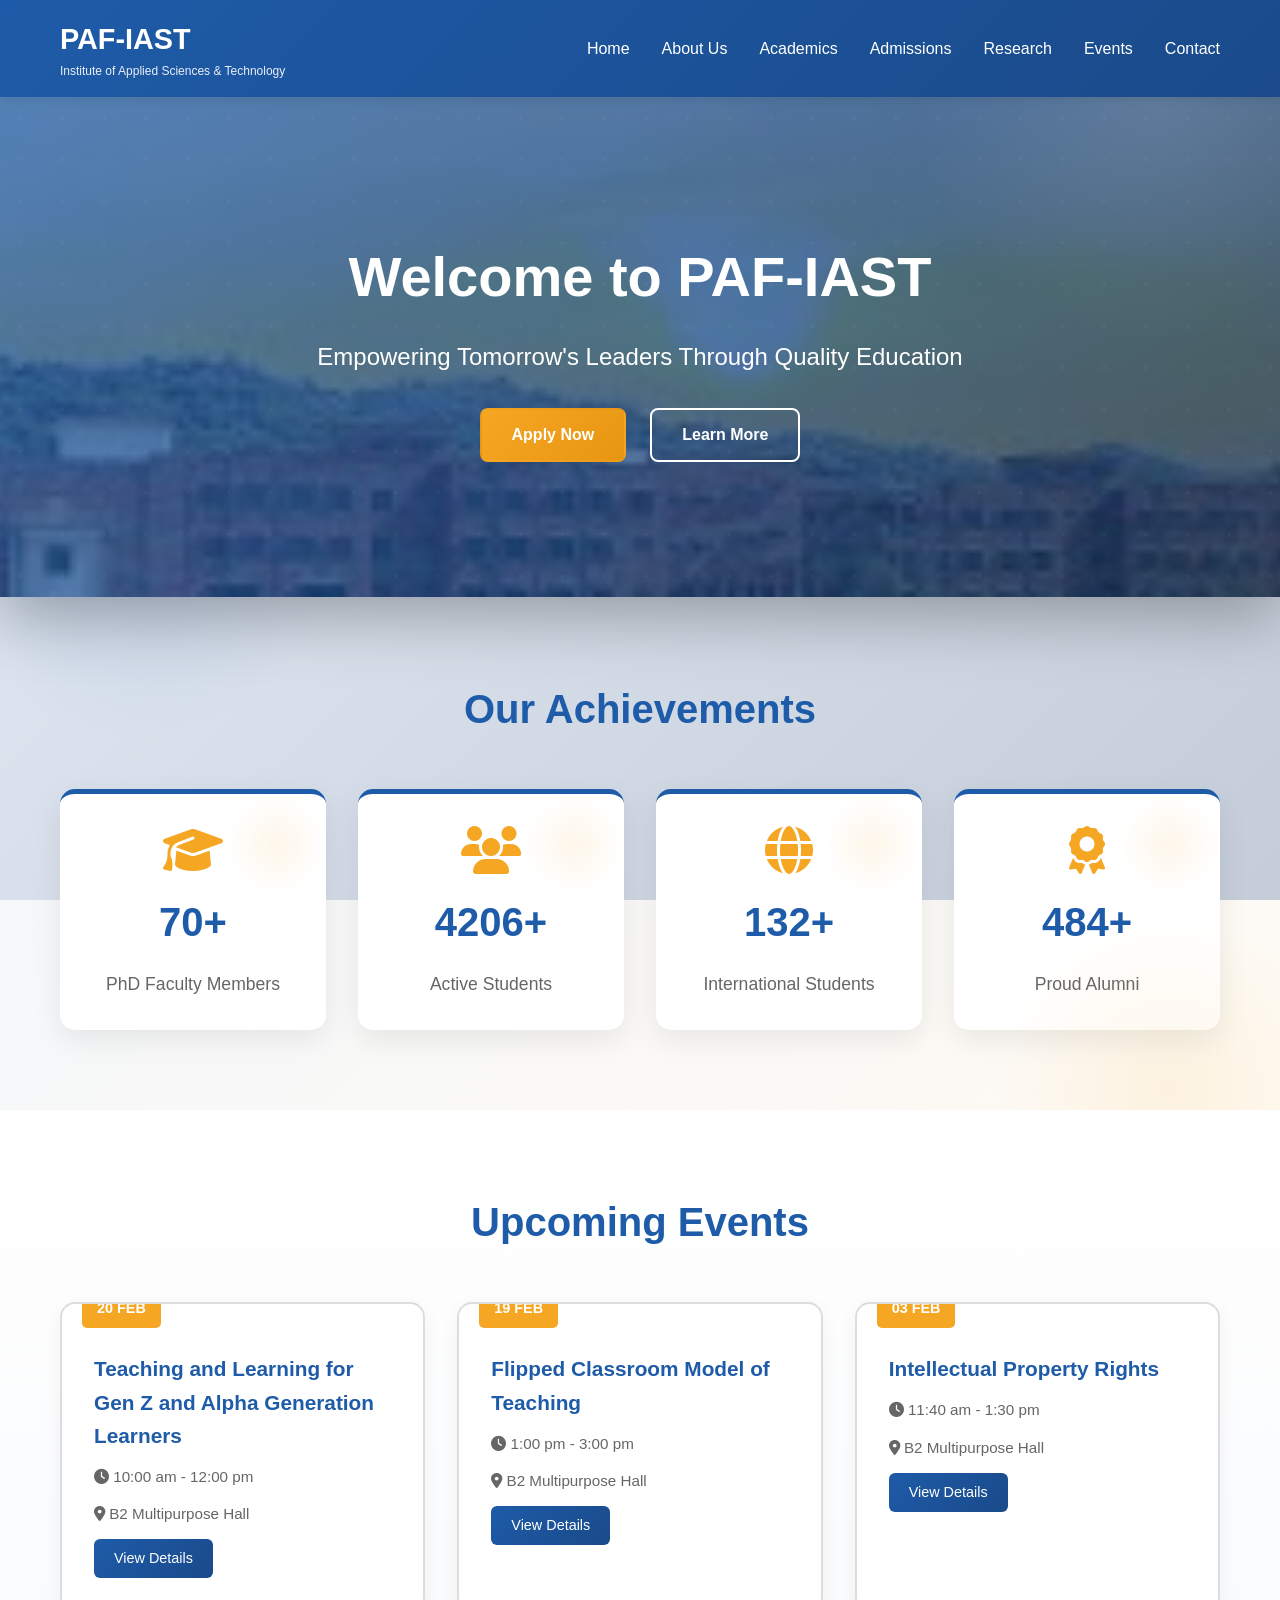
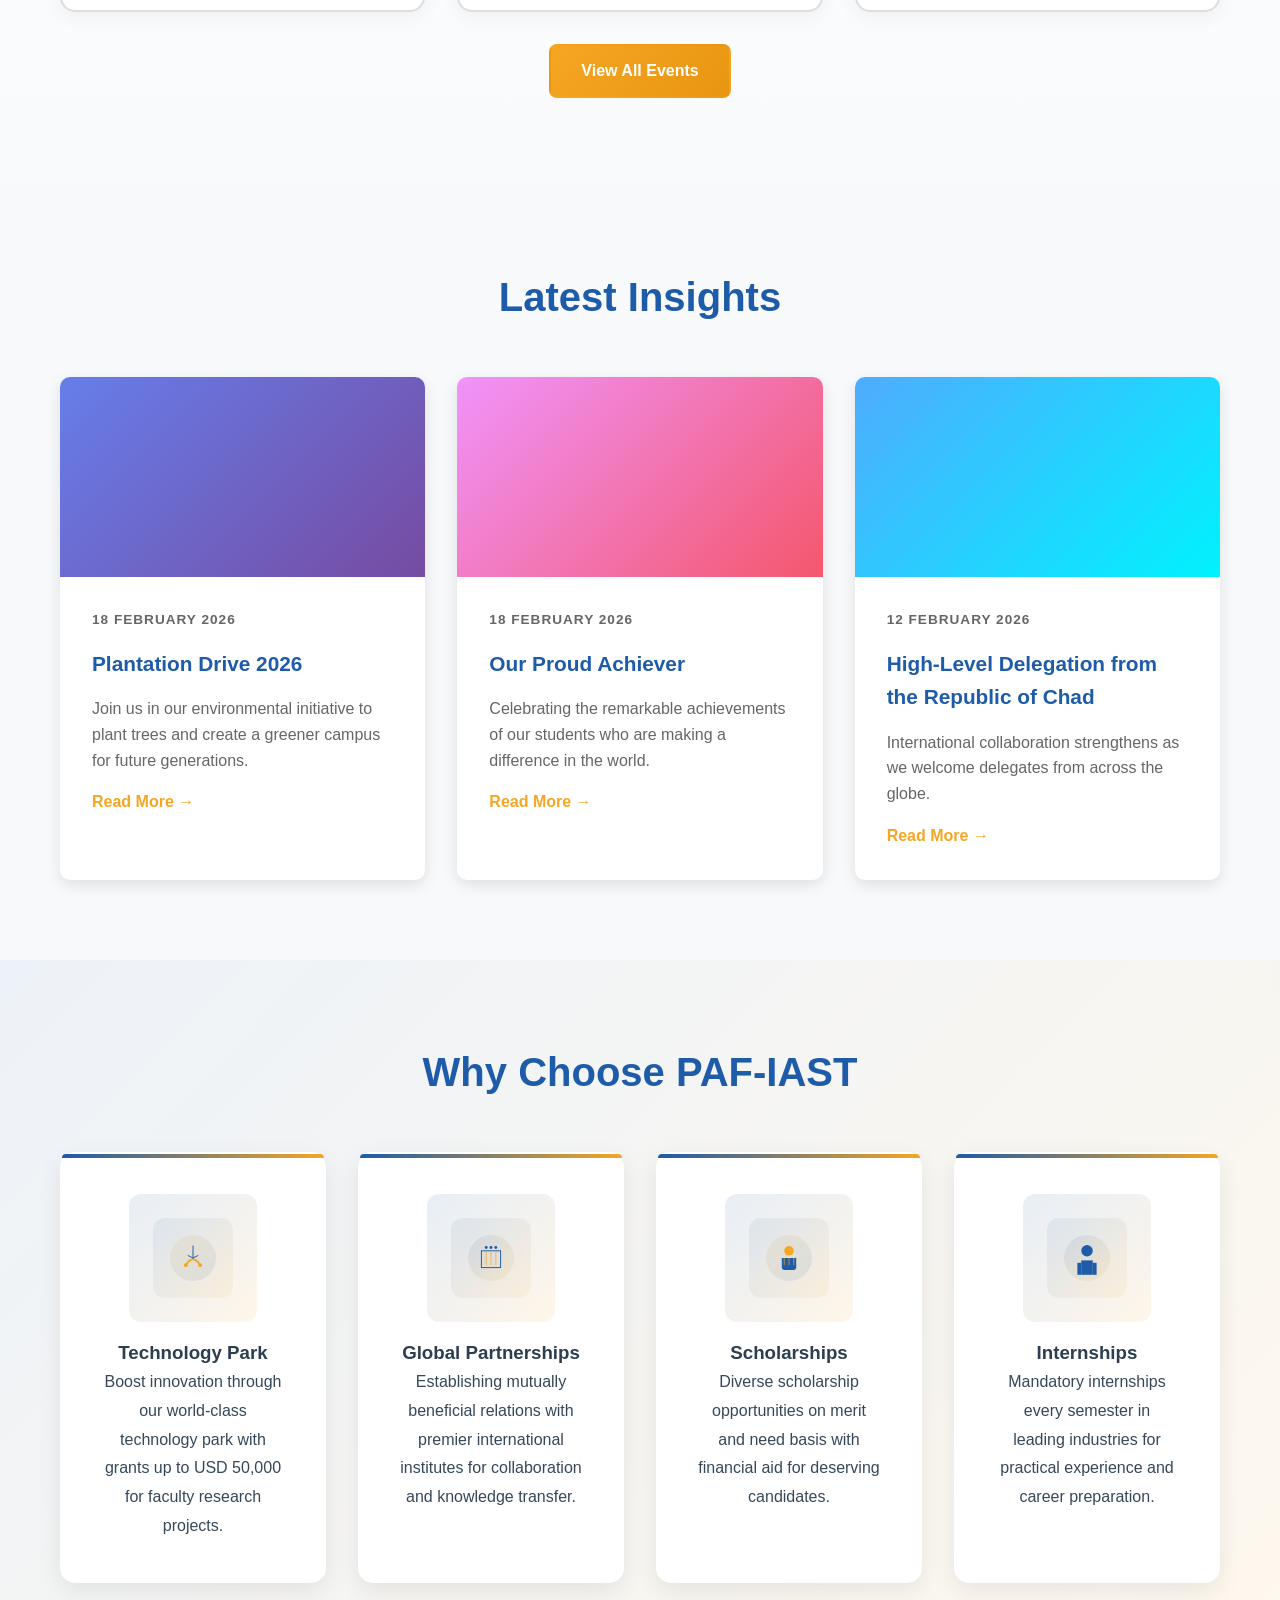
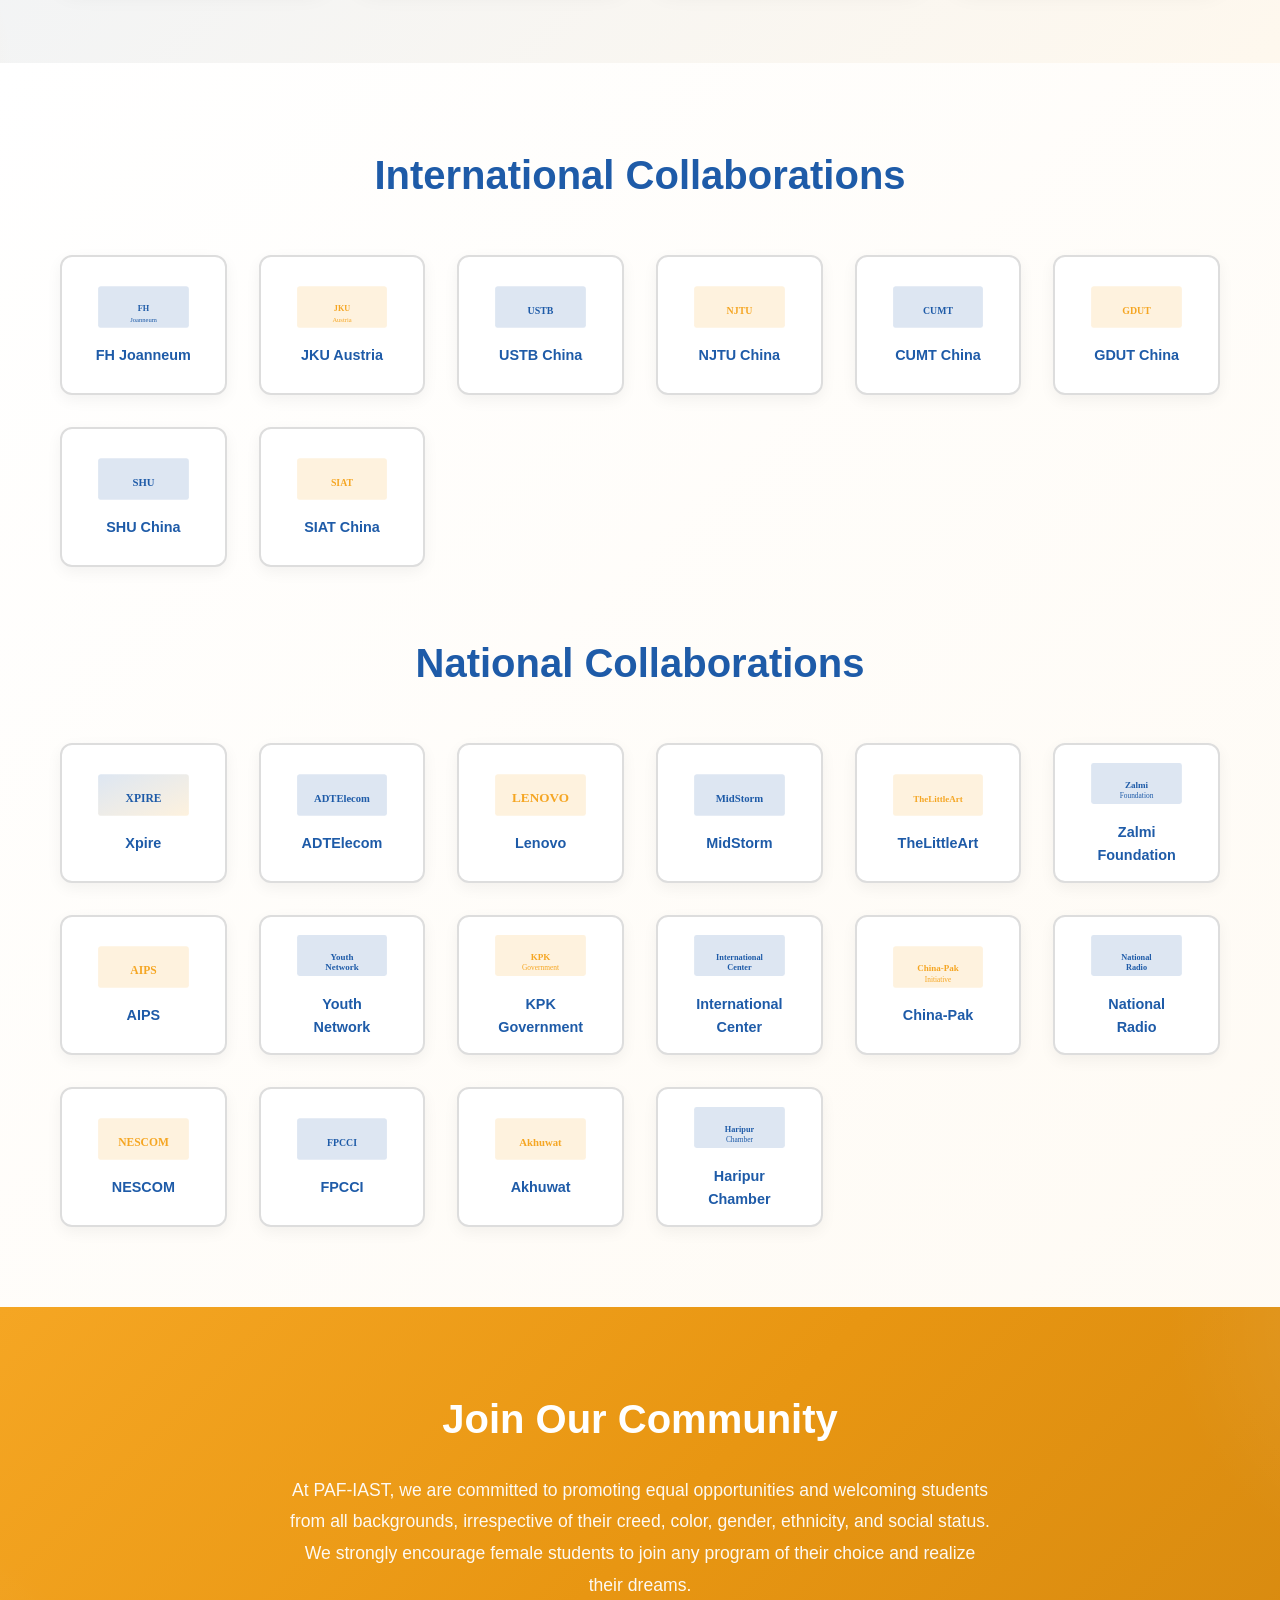
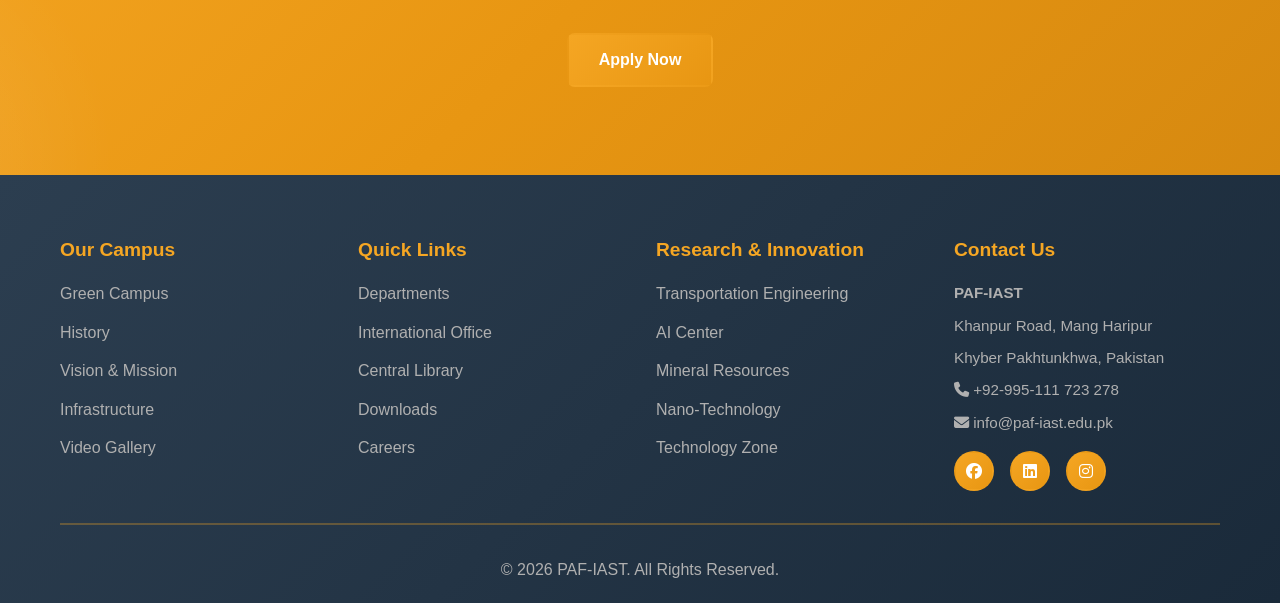
==== index.html @ 81d1afb9 "Add files via upload" ====
<!DOCTYPE html>
<html lang="en">
<head>
    <meta charset="UTF-8">
    <meta name="viewport" content="width=device-width, initial-scale=1.0">
    <title>PAF Institute of Applied Sciences & Technology - IAST</title>
    <link rel="stylesheet" href="css/style.css">
    <link rel="stylesheet" href="https://cdnjs.cloudflare.com/ajax/libs/font-awesome/6.4.0/css/all.min.css">
</head>
<body>
    <!-- Navigation Bar -->
    <nav class="navbar">
        <div class="container">
            <div class="nav-wrapper">
                <div class="logo">
                    <h1>PAF-IAST</h1>
                    <p>Institute of Applied Sciences & Technology</p>
                </div>
                <button class="hamburger" id="hamburger">
                    <span></span>
                    <span></span>
                    <span></span>
                </button>
                <ul class="nav-menu" id="navMenu">
                    <li><a href="index.html" class="active">Home</a></li>
                    <li><a href="pages/about.html">About Us</a></li>
                    <li><a href="pages/academics.html">Academics</a></li>
                    <li><a href="pages/admissions.html">Admissions</a></li>
                    <li><a href="pages/research.html">Research</a></li>
                    <li><a href="pages/events.html">Events</a></li>
                    <li><a href="pages/contact.html">Contact</a></li>
                </ul>
            </div>
        </div>
    </nav>

    <!-- Hero Section -->
    <section class="hero">
        <div class="hero-content">
            <h2>Welcome to PAF-IAST</h2>
            <p>Empowering Tomorrow's Leaders Through Quality Education</p>
            <div class="hero-buttons">
                <a href="pages/admissions.html" class="btn btn-primary">Apply Now</a>
                <a href="pages/about.html" class="btn btn-secondary">Learn More</a>
            </div>
        </div>
        <div class="hero-overlay"></div>
    </section>

    <!-- Highlights Section -->
    <section class="highlights">
        <div class="container">
            <h2>Our Achievements</h2>
            <div class="stats-grid">
                <div class="stat-card">
                    <i class="fas fa-graduation-cap"></i>
                    <h3>70+</h3>
                    <p>PhD Faculty Members</p>
                </div>
                <div class="stat-card">
                    <i class="fas fa-users"></i>
                    <h3>4,206</h3>
                    <p>Active Students</p>
                </div>
                <div class="stat-card">
                    <i class="fas fa-globe"></i>
                    <h3>132</h3>
                    <p>International Students</p>
                </div>
                <div class="stat-card">
                    <i class="fas fa-award"></i>
                    <h3>484</h3>
                    <p>Proud Alumni</p>
                </div>
            </div>
        </div>
    </section>

    <!-- News & Events Section -->
    <section class="news-events">
        <div class="container">
            <h2>Upcoming Events</h2>
            <div class="events-grid">
                <div class="event-card">
                    <div class="event-date">20 FEB</div>
                    <h3>Teaching and Learning for Gen Z and Alpha Generation Learners</h3>
                    <p><i class="fas fa-clock"></i> 10:00 am - 12:00 pm</p>
                    <p><i class="fas fa-map-marker-alt"></i> B2 Multipurpose Hall</p>
                    <a href="#" class="btn-small">View Details</a>
                </div>
                <div class="event-card">
                    <div class="event-date">19 FEB</div>
                    <h3>Flipped Classroom Model of Teaching</h3>
                    <p><i class="fas fa-clock"></i> 1:00 pm - 3:00 pm</p>
                    <p><i class="fas fa-map-marker-alt"></i> B2 Multipurpose Hall</p>
                    <a href="#" class="btn-small">View Details</a>
                </div>
                <div class="event-card">
                    <div class="event-date">03 FEB</div>
                    <h3>Intellectual Property Rights</h3>
                    <p><i class="fas fa-clock"></i> 11:40 am - 1:30 pm</p>
                    <p><i class="fas fa-map-marker-alt"></i> B2 Multipurpose Hall</p>
                    <a href="#" class="btn-small">View Details</a>
                </div>
            </div>
            <div class="view-more">
                <a href="pages/events.html" class="btn btn-primary">View All Events</a>
            </div>
        </div>
    </section>

    <!-- Insights/News Section -->
    <section class="insights">
        <div class="container">
            <h2>Latest Insights</h2>
            <div class="insights-grid">
                <div class="insight-card">
                    <div class="insight-image" style="background: linear-gradient(135deg, #667eea 0%, #764ba2 100%);"></div>
                    <div class="insight-content">
                        <p class="insight-date">18 FEBRUARY 2026</p>
                        <h3>Plantation Drive 2026</h3>
                        <p>Join us in our environmental initiative to plant trees and create a greener campus for future generations.</p>
                        <a href="#" class="read-more">Read More →</a>
                    </div>
                </div>
                <div class="insight-card">
                    <div class="insight-image" style="background: linear-gradient(135deg, #f093fb 0%, #f5576c 100%);"></div>
                    <div class="insight-content">
                        <p class="insight-date">18 FEBRUARY 2026</p>
                        <h3>Our Proud Achiever</h3>
                        <p>Celebrating the remarkable achievements of our students who are making a difference in the world.</p>
                        <a href="#" class="read-more">Read More →</a>
                    </div>
                </div>
                <div class="insight-card">
                    <div class="insight-image" style="background: linear-gradient(135deg, #4facfe 0%, #00f2fe 100%);"></div>
                    <div class="insight-content">
                        <p class="insight-date">12 FEBRUARY 2026</p>
                        <h3>High-Level Delegation from the Republic of Chad</h3>
                        <p>International collaboration strengthens as we welcome delegates from across the globe.</p>
                        <a href="#" class="read-more">Read More →</a>
                    </div>
                </div>
            </div>
        </div>
    </section>

    <!-- Features Section -->
    <section class="features">
        <div class="container">
            <h2>Why Choose PAF-IAST</h2>
            <div class="features-grid">
                <div class="feature-card">
                    <div class="feature-icon">
                        <img src="images/icons/technology-park.svg" alt="Technology Park">
                    </div>
                    <h3>Technology Park</h3>
                    <p>Boost innovation through our world-class technology park with grants up to USD 50,000 for faculty research projects.</p>
                </div>
                <div class="feature-card">
                    <div class="feature-icon">
                        <img src="images/icons/partnerships.svg" alt="Global Partnerships">
                    </div>
                    <h3>Global Partnerships</h3>
                    <p>Establishing mutually beneficial relations with premier international institutes for collaboration and knowledge transfer.</p>
                </div>
                <div class="feature-card">
                    <div class="feature-icon">
                        <img src="images/icons/scholarships.svg" alt="Scholarships">
                    </div>
                    <h3>Scholarships</h3>
                    <p>Diverse scholarship opportunities on merit and need basis with financial aid for deserving candidates.</p>
                </div>
                <div class="feature-card">
                    <div class="feature-icon">
                        <img src="images/icons/international.svg" alt="Internships">
                    </div>
                    <h3>Internships</h3>
                    <p>Mandatory internships every semester in leading industries for practical experience and career preparation.</p>
                </div>
            </div>
        </div>
    </section>

    <!-- Collaborations Section -->
    <section class="collaborations">
        <div class="container">
            <h2>International Collaborations</h2>
            <div class="logos-grid">
                <div class="logo-item">
                    <img src="images/logos/austria-1.svg" alt="FH Joanneum" title="FH Joanneum">
                    <p>FH Joanneum</p>
                </div>
                <div class="logo-item">
                    <img src="images/logos/austria-2.svg" alt="JKU Austria" title="JKU Austria">
                    <p>JKU Austria</p>
                </div>
                <div class="logo-item">
                    <img src="images/logos/ustb.svg" alt="USTB China" title="USTB China">
                    <p>USTB China</p>
                </div>
                <div class="logo-item">
                    <img src="images/logos/njtu.svg" alt="NJTU China" title="NJTU China">
                    <p>NJTU China</p>
                </div>
                <div class="logo-item">
                    <img src="images/logos/cumt.svg" alt="CUMT China" title="CUMT China">
                    <p>CUMT China</p>
                </div>
                <div class="logo-item">
                    <img src="images/logos/gdut.svg" alt="GDUT China" title="GDUT China">
                    <p>GDUT China</p>
                </div>
                <div class="logo-item">
                    <img src="images/logos/shu.svg" alt="SHU China" title="SHU China">
                    <p>SHU China</p>
                </div>
                <div class="logo-item">
                    <img src="images/logos/siat.svg" alt="SIAT China" title="SIAT China">
                    <p>SIAT China</p>
                </div>
            </div>
            <h2 style="margin-top: 4rem;">National Collaborations</h2>
            <div class="logos-grid">
                <div class="logo-item">
                    <img src="images/logos/xpire.svg" alt="Xpire">
                    <p>Xpire</p>
                </div>
                <div class="logo-item">
                    <img src="images/logos/adt-telecom.svg" alt="ADTElecom">
                    <p>ADTElecom</p>
                </div>
                <div class="logo-item">
                    <img src="images/logos/lenovo.svg" alt="Lenovo">
                    <p>Lenovo</p>
                </div>
                <div class="logo-item">
                    <img src="images/logos/midstorm.svg" alt="MidStorm">
                    <p>MidStorm</p>
                </div>
                <div class="logo-item">
                    <img src="images/logos/the-little-art.svg" alt="TheLittleArt">
                    <p>TheLittleArt</p>
                </div>
                <div class="logo-item">
                    <img src="images/logos/zalmi-foundation.svg" alt="Zalmi Foundation">
                    <p>Zalmi Foundation</p>
                </div>
                <div class="logo-item">
                    <img src="images/logos/aips.svg" alt="AIPS">
                    <p>AIPS</p>
                </div>
                <div class="logo-item">
                    <img src="images/logos/youth-network.svg" alt="Youth Network">
                    <p>Youth Network</p>
                </div>
                <div class="logo-item">
                    <img src="images/logos/kpk-gov.svg" alt="KPK Government">
                    <p>KPK Government</p>
                </div>
                <div class="logo-item">
                    <img src="images/logos/international-center.svg" alt="International Center">
                    <p>International Center</p>
                </div>
                <div class="logo-item">
                    <img src="images/logos/china-pak.svg" alt="China-Pak">
                    <p>China-Pak</p>
                </div>
                <div class="logo-item">
                    <img src="images/logos/national-radio.svg" alt="National Radio">
                    <p>National Radio</p>
                </div>
                <div class="logo-item">
                    <img src="images/logos/nescom.svg" alt="NESCOM">
                    <p>NESCOM</p>
                </div>
                <div class="logo-item">
                    <img src="images/logos/fpcci.svg" alt="FPCCI">
                    <p>FPCCI</p>
                </div>
                <div class="logo-item">
                    <img src="images/logos/akhuwat.svg" alt="Akhuwat">
                    <p>Akhuwat</p>
                </div>
                <div class="logo-item">
                    <img src="images/logos/haripur-chamber.svg" alt="Haripur Chamber">
                    <p>Haripur Chamber</p>
                </div>
            </div>
        </div>
    </section>

    <!-- Admissions Section -->
    <section class="admissions">
        <div class="container">
            <div class="admissions-content">
                <h2>Join Our Community</h2>
                <p>At PAF-IAST, we are committed to promoting equal opportunities and welcoming students from all backgrounds, irrespective of their creed, color, gender, ethnicity, and social status. We strongly encourage female students to join any program of their choice and realize their dreams.</p>
                <a href="pages/admissions.html" class="btn btn-primary">Apply Now</a>
            </div>
        </div>
    </section>

    <!-- Footer -->
    <footer class="footer">
        <div class="container">
            <div class="footer-grid">
                <div class="footer-section">
                    <h4>Our Campus</h4>
                    <ul>
                        <li><a href="#">Green Campus</a></li>
                        <li><a href="#">History</a></li>
                        <li><a href="#">Vision & Mission</a></li>
                        <li><a href="#">Infrastructure</a></li>
                        <li><a href="#">Video Gallery</a></li>
                    </ul>
                </div>
                <div class="footer-section">
                    <h4>Quick Links</h4>
                    <ul>
                        <li><a href="pages/academics.html">Departments</a></li>
                        <li><a href="#">International Office</a></li>
                        <li><a href="#">Central Library</a></li>
                        <li><a href="#">Downloads</a></li>
                        <li><a href="#">Careers</a></li>
                    </ul>
                </div>
                <div class="footer-section">
                    <h4>Research & Innovation</h4>
                    <ul>
                        <li><a href="#">Transportation Engineering</a></li>
                        <li><a href="#">AI Center</a></li>
                        <li><a href="#">Mineral Resources</a></li>
                        <li><a href="#">Nano-Technology</a></li>
                        <li><a href="#">Technology Zone</a></li>
                    </ul>
                </div>
                <div class="footer-section">
                    <h4>Contact Us</h4>
                    <p><strong>PAF-IAST</strong></p>
                    <p>Khanpur Road, Mang Haripur</p>
                    <p>Khyber Pakhtunkhwa, Pakistan</p>
                    <p><i class="fas fa-phone"></i> +92-995-111 723 278</p>
                    <p><i class="fas fa-envelope"></i> info@paf-iast.edu.pk</p>
                    <div class="social-links">
                        <a href="#"><i class="fab fa-facebook"></i></a>
                        <a href="#"><i class="fab fa-linkedin"></i></a>
                        <a href="#"><i class="fab fa-instagram"></i></a>
                    </div>
                </div>
            </div>
            <div class="footer-bottom">
                <p>&copy; 2026 PAF-IAST. All Rights Reserved.</p>
            </div>
        </div>
    </footer>

    <script src="js/script.js"></script>
</body>
</html>
---- css/style.css ----
/* Global Styles */
* {
    margin: 0;
    padding: 0;
    box-sizing: border-box;
}

:root {
    --primary-color: #1e5ba8;
    --secondary-color: #f5a623;
    --dark-color: #2c3e50;
    --light-color: #ecf0f1;
    --text-color: #333;
    --border-color: #ddd;
    --success-color: #27ae60;
    --transition: all 0.3s ease;
}

html {
    scroll-behavior: smooth;
}

body {
    font-family: 'Segoe UI', Tahoma, Geneva, Verdana, sans-serif;
    color: var(--text-color);
    line-height: 1.6;
    overflow-x: hidden;
    background: linear-gradient(135deg, #f5f7fa 0%, #c3cfe2 100%);
    background-attachment: fixed;
}

.container {
    max-width: 1200px;
    margin: 0 auto;
    padding: 0 20px;
}

/* Navigation Bar */
.navbar {
    background: linear-gradient(135deg, var(--primary-color) 0%, #1a4a8a 100%);
    color: white;
    padding: 1rem 0;
    position: sticky;
    top: 0;
    z-index: 1000;
    box-shadow: 0 2px 10px rgba(0, 0, 0, 0.1);
}

.nav-wrapper {
    display: flex;
    justify-content: space-between;
    align-items: center;
}

.logo h1 {
    font-size: 1.8rem;
    font-weight: 700;
    margin: 0;
}

.logo p {
    font-size: 0.75rem;
    opacity: 0.9;
    margin: 0;
}

.nav-menu {
    display: flex;
    list-style: none;
    gap: 2rem;
}

.nav-menu a {
    color: white;
    text-decoration: none;
    font-weight: 500;
    transition: var(--transition);
    padding: 0.5rem 0;
    border-bottom: 3px solid transparent;
}

.nav-menu a:hover,
.nav-menu a.active {
    border-bottom-color: var(--secondary-color);
    color: var(--secondary-color);
}

.hamburger {
    display: none;
    flex-direction: column;
    background: none;
    border: none;
    cursor: pointer;
    gap: 0.5rem;
}

.hamburger span {
    width: 25px;
    height: 3px;
    background: white;
    border-radius: 2px;
    transition: var(--transition);
}

/* Hero Section */
.hero {
    background: 
        linear-gradient(135deg, rgba(30, 91, 168, 0.75) 0%, rgba(26, 74, 138, 0.75) 50%, rgba(15, 48, 88, 0.75) 100%),
        url('../images/background/background.jpg') center/cover no-repeat fixed;
    color: white;
    padding: 100px 20px;
    text-align: center;
    position: relative;
    overflow: hidden;
    min-height: 500px;
    display: flex;
    align-items: center;
    justify-content: center;
    box-shadow: 0 20px 60px rgba(0, 0, 0, 0.3);
}

.hero::before {
    content: '';
    position: absolute;
    top: 0;
    left: 0;
    right: 0;
    bottom: 0;
    background: url('data:image/svg+xml,<svg xmlns="http://www.w3.org/2000/svg" viewBox="0 0 1200 600"><defs><pattern id="grid" width="40" height="40" patternUnits="userSpaceOnUse"><path d="M 40 0 L 0 0 0 40" fill="none" stroke="white" stroke-width="0.5" opacity="0.1"/></pattern><pattern id="dots" width="50" height="50" patternUnits="userSpaceOnUse"><circle cx="25" cy="25" r="2" fill="white" opacity="0.15"/></pattern></defs><rect width="1200" height="600" fill="url(%23grid)"/><rect width="1200" height="600" fill="url(%23dots)"/></svg>');
    opacity: 0.3;
}

.hero::after {
    content: '';
    position: absolute;
    top: -50%;
    right: -10%;
    width: 500px;
    height: 500px;
    background: radial-gradient(circle, rgba(255,255,255,0.1) 0%, transparent 70%);
    border-radius: 50%;
    animation: float 6s ease-in-out infinite;
}

@keyframes float {
    0%, 100% { transform: translateY(0px); }
    50% { transform: translateY(30px); }
}

.hero-content {
    position: relative;
    z-index: 2;
    max-width: 800px;
}

.hero h2 {
    font-size: 3.5rem;
    margin-bottom: 1rem;
    animation: slideInDown 0.8s ease;
}

.hero p {
    font-size: 1.5rem;
    margin-bottom: 2rem;
    opacity: 0.95;
    animation: slideInUp 0.8s ease 0.2s both;
}

.hero-buttons {
    display: flex;
    gap: 1.5rem;
    justify-content: center;
    flex-wrap: wrap;
    animation: slideInUp 0.8s ease 0.4s both;
}

@keyframes slideInDown {
    from {
        opacity: 0;
        transform: translateY(-30px);
    }
    to {
        opacity: 1;
        transform: translateY(0);
    }
}

@keyframes slideInUp {
    from {
        opacity: 0;
        transform: translateY(30px);
    }
    to {
        opacity: 1;
        transform: translateY(0);
    }
}

/* Buttons */
.btn {
    display: inline-block;
    padding: 12px 30px;
    text-decoration: none;
    border-radius: 8px;
    font-weight: 600;
    transition: var(--transition);
    border: 2px solid transparent;
    cursor: pointer;
    font-size: 1rem;
    position: relative;
    overflow: hidden;
}

.btn::before {
    content: '';
    position: absolute;
    top: 50%;
    left: 50%;
    width: 0;
    height: 0;
    border-radius: 50%;
    background: rgba(255, 255, 255, 0.2);
    transform: translate(-50%, -50%);
    transition: width 0.3s ease, height 0.3s ease;
}

.btn:hover::before {
    width: 300px;
    height: 300px;
}

.btn-primary {
    background: linear-gradient(135deg, var(--secondary-color), #e89612);
    color: white;
}

.btn-primary:hover {
    box-shadow: 0 12px 25px rgba(245, 166, 35, 0.4);
    transform: translateY(-3px);
}

.btn-secondary {
    background-color: transparent;
    color: white;
    border-color: white;
}

.btn-secondary:hover {
    background-color: white;
    color: var(--primary-color);
    border-color: white;
}

.btn-small {
    display: inline-block;
    padding: 8px 20px;
    background: linear-gradient(135deg, var(--primary-color), #1a4a8a);
    color: white;
    text-decoration: none;
    border-radius: 6px;
    font-size: 0.9rem;
    transition: var(--transition);
}

.btn-small:hover {
    box-shadow: 0 8px 20px rgba(30, 91, 168, 0.3);
    transform: translateY(-2px);
}

/* Highlights Section */
.highlights {
    padding: 80px 20px;
    background: linear-gradient(135deg, rgba(30, 91, 168, 0.05) 0%, rgba(245, 166, 35, 0.05) 100%);
    position: relative;
    overflow: hidden;
}

.highlights::before {
    content: '';
    position: absolute;
    top: -50%;
    left: -5%;
    width: 400px;
    height: 400px;
    background: radial-gradient(circle, rgba(30, 91, 168, 0.1) 0%, transparent 70%);
    border-radius: 50%;
}

.highlights::after {
    content: '';
    position: absolute;
    bottom: -30%;
    right: -5%;
    width: 350px;
    height: 350px;
    background: radial-gradient(circle, rgba(245, 166, 35, 0.1) 0%, transparent 70%);
    border-radius: 50%;
}

.highlights h2 {
    text-align: center;
    font-size: 2.5rem;
    margin-bottom: 3rem;
    color: var(--primary-color);
}

.stats-grid {
    display: grid;
    grid-template-columns: repeat(auto-fit, minmax(250px, 1fr));
    gap: 2rem;
}

.stat-card {
    background: white;
    padding: 2rem;
    border-radius: 15px;
    text-align: center;
    box-shadow: 0 10px 30px rgba(0, 0, 0, 0.08);
    transition: var(--transition);
    border-top: 5px solid var(--primary-color);
    position: relative;
    overflow: hidden;
}

.stat-card::before {
    content: '';
    position: absolute;
    top: 0;
    right: 0;
    width: 100px;
    height: 100px;
    background: radial-gradient(circle, var(--secondary-color) 0%, transparent 70%);
    opacity: 0.1;
    border-radius: 50%;
}

.stat-card:hover {
    transform: translateY(-15px);
    box-shadow: 0 20px 50px rgba(0, 0, 0, 0.15);
    border-top-color: var(--secondary-color);
}

.stat-card i {
    font-size: 3rem;
    color: var(--secondary-color);
    margin-bottom: 1rem;
    display: block;
}

.stat-card h3 {
    font-size: 2.5rem;
    color: var(--primary-color);
    margin: 1rem 0;
}

.stat-card p {
    color: #666;
    font-size: 1.1rem;
}

/* News & Events Section */
.news-events {
    padding: 80px 20px;
    background: linear-gradient(to bottom, white 0%, rgba(30, 91, 168, 0.03) 100%);
    position: relative;
}

.news-events h2 {
    text-align: center;
    font-size: 2.5rem;
    margin-bottom: 3rem;
    color: var(--primary-color);
}

.events-grid {
    display: grid;
    grid-template-columns: repeat(auto-fit, minmax(300px, 1fr));
    gap: 2rem;
    margin-bottom: 2rem;
}

.event-card {
    background: white;
    border: 2px solid var(--border-color);
    border-radius: 15px;
    padding: 2rem;
    transition: var(--transition);
    position: relative;
    overflow: hidden;
    box-shadow: 0 5px 20px rgba(0, 0, 0, 0.05);
}

.event-card::before {
    content: '';
    position: absolute;
    top: 0;
    left: 0;
    right: 0;
    bottom: 0;
    background: linear-gradient(135deg, var(--secondary-color) 0%, var(--primary-color) 100%);
    opacity: 0;
    z-index: -1;
    transition: opacity 0.3s ease;
}

.event-card:hover {
    border-color: var(--secondary-color);
    box-shadow: 0 15px 40px rgba(0, 0, 0, 0.1);
    transform: translateY(-5px);
}

.event-date {
    position: absolute;
    top: -15px;
    left: 20px;
    background: var(--secondary-color);
    color: white;
    padding: 8px 15px;
    border-radius: 5px;
    font-weight: bold;
    font-size: 0.9rem;
}

.event-card h3 {
    margin-top: 1rem;
    color: var(--primary-color);
    font-size: 1.3rem;
}

.event-card p {
    color: #666;
    margin: 0.8rem 0;
    font-size: 0.95rem;
}

.view-more {
    text-align: center;
}

/* Insights Section */
.insights {
    padding: 80px 20px;
    background-color: #f8f9fa;
}

.insights h2 {
    text-align: center;
    font-size: 2.5rem;
    margin-bottom: 3rem;
    color: var(--primary-color);
}

.insights-grid {
    display: grid;
    grid-template-columns: repeat(auto-fit, minmax(300px, 1fr));
    gap: 2rem;
}

.insight-card {
    background: white;
    border-radius: 10px;
    overflow: hidden;
    box-shadow: 0 5px 15px rgba(0, 0, 0, 0.1);
    transition: var(--transition);
}

.insight-card:hover {
    transform: translateY(-10px);
    box-shadow: 0 15px 30px rgba(0, 0, 0, 0.15);
}

.insight-image {
    height: 200px;
    background-size: cover;
    background-position: center;
}

.insight-content {
    padding: 2rem;
}

.insight-date {
    color: var(--secondary-color);
    font-size: 0.85rem;
    font-weight: 600;
    text-transform: uppercase;
    letter-spacing: 1px;
}

.insight-card h3 {
    margin: 1rem 0;
    color: var(--primary-color);
    font-size: 1.3rem;
}

.insight-card p {
    color: #666;
    margin-bottom: 1rem;
}

.read-more {
    color: var(--secondary-color);
    text-decoration: none;
    font-weight: 600;
    transition: var(--transition);
}

.read-more:hover {
    color: var(--primary-color);
    transform: translateX(5px);
}

/* Features Section */
.features {
    padding: 80px 20px;
    background: linear-gradient(135deg, rgba(30, 91, 168, 0.08) 0%, rgba(245, 166, 35, 0.08) 100%);
    color: #2c3e50;
    position: relative;
    overflow: hidden;
}

.features::before {
    content: '';
    position: absolute;
    top: -30%;
    right: -30%;
    width: 400px;
    height: 400px;
    background: radial-gradient(circle, rgba(30, 91, 168, 0.15) 0%, transparent 70%);
    border-radius: 50%;
    z-index: 0;
}

.features::after {
    content: '';
    position: absolute;
    bottom: -30%;
    left: -30%;
    width: 400px;
    height: 400px;
    background: radial-gradient(circle, rgba(245, 166, 35, 0.15) 0%, transparent 70%);
    border-radius: 50%;
    z-index: 0;
}

.features h2 {
    text-align: center;
    font-size: 2.5rem;
    margin-bottom: 3rem;
    position: relative;
    z-index: 1;
    color: var(--primary-color);
}

.features-grid {
    display: grid;
    grid-template-columns: repeat(auto-fit, minmax(250px, 1fr));
    gap: 2rem;
    position: relative;
    z-index: 1;
}

.feature-card {
    background: white;
    padding: 2.5rem;
    border-radius: 15px;
    text-align: center;
    transition: var(--transition);
    border: 2px solid transparent;
    box-shadow: 0 8px 25px rgba(0, 0, 0, 0.08);
    position: relative;
}

.feature-card::before {
    content: '';
    position: absolute;
    top: 0;
    left: 0;
    right: 0;
    height: 4px;
    background: linear-gradient(90deg, var(--primary-color), var(--secondary-color));
    border-radius: 15px 15px 0 0;
}

.feature-card:hover {
    background: white;
    transform: translateY(-10px);
    box-shadow: 0 15px 40px rgba(30, 91, 168, 0.15);
    border-color: var(--secondary-color);
}

.feature-card .feature-icon i {
    display: block;
}

.feature-icon {
    font-size: 3.5rem;
    color: var(--secondary-color);
    margin-bottom: 1rem;
    padding: 1.5rem;
    background: linear-gradient(135deg, rgba(30, 91, 168, 0.1), rgba(245, 166, 35, 0.1));
    border-radius: 12px;
    width: fit-content;
    margin-left: auto;
    margin-right: auto;
}

.feature-icon img {
    width: 80px;
    height: 80px;
    margin: 0 auto;
    display: block;
    padding: 1rem;
    background: linear-gradient(135deg, rgba(30, 91, 168, 0.08), rgba(245, 166, 35, 0.08));
    border-radius: 12px;
}

.feature-card p {
    opacity: 0.95;
    line-height: 1.8;
}

/* Collaborations Section */
.collaborations {
    padding: 80px 20px;
    background: linear-gradient(135deg, rgba(255, 255, 255, 1) 0%, rgba(245, 166, 35, 0.05) 100%);
    position: relative;
    overflow: hidden;
}

.collaborations::before {
    content: '';
    position: absolute;
    top: -50%;
    left: -50%;
    width: 500px;
    height: 500px;
    background: radial-gradient(circle, rgba(30, 91, 168, 0.08) 0%, transparent 70%);
    border-radius: 50%;
    z-index: 0;
}

.collaborations h2 {
    text-align: center;
    font-size: 2.5rem;
    margin-bottom: 3rem;
    color: var(--primary-color);
    position: relative;
    z-index: 1;
}

.logos-grid {
    display: grid;
    grid-template-columns: repeat(auto-fit, minmax(150px, 1fr));
    gap: 2rem;
    align-items: center;
    position: relative;
    z-index: 1;
}

.logo-item {
    background: white;
    padding: 2rem;
    border-radius: 12px;
    text-align: center;
    border: 2px solid var(--border-color);
    transition: var(--transition);
    font-weight: 600;
    color: var(--primary-color);
    height: 140px;
    display: flex;
    flex-direction: column;
    align-items: center;
    justify-content: center;
    gap: 0.8rem;
    box-shadow: 0 5px 15px rgba(0, 0, 0, 0.05);
    position: relative;
}

.logo-item::before {
    content: '';
    position: absolute;
    top: 0;
    left: 0;
    right: 0;
    height: 2px;
    background: linear-gradient(90deg, var(--primary-color), var(--secondary-color));
    border-radius: 12px 12px 0 0;
    opacity: 0;
    transition: opacity 0.3s ease;
}

.logo-item:hover {
    border-color: var(--secondary-color);
    background: linear-gradient(135deg, rgba(30, 91, 168, 0.05), rgba(245, 166, 35, 0.05));
    transform: translateY(-5px);
    box-shadow: 0 12px 30px rgba(30, 91, 168, 0.15);
}

.logo-item:hover::before {
    opacity: 1;
}

.logo-item img {
    max-width: 100%;
    height: 60px;
    object-fit: contain;
}

.logo-item p {
    margin: 0;
    font-size: 0.9rem;
}

/* Admissions Section */
.admissions {
    padding: 80px 20px;
    background: linear-gradient(135deg, var(--secondary-color) 0%, #e89612 50%, #d68910 100%);
    color: white;
    text-align: center;
    position: relative;
    overflow: hidden;
}

.admissions::before {
    content: '';
    position: absolute;
    top: -50%;
    right: -30%;
    width: 500px;
    height: 500px;
    background: radial-gradient(circle, rgba(255, 255, 255, 0.1) 0%, transparent 70%);
    border-radius: 50%;
    z-index: 0;
}

.admissions::after {
    content: '';
    position: absolute;
    bottom: -50%;
    left: -30%;
    width: 500px;
    height: 500px;
    background: radial-gradient(circle, rgba(255, 255, 255, 0.1) 0%, transparent 70%);
    border-radius: 50%;
    z-index: 0;
}

.admissions-content {
    max-width: 700px;
    margin: 0 auto;
    position: relative;
    z-index: 1;
}

.admissions h2 {
    font-size: 2.5rem;
    margin-bottom: 1.5rem;
    font-weight: 700;
}

.admissions p {
    font-size: 1.1rem;
    margin-bottom: 2rem;
    opacity: 0.95;
    line-height: 1.8;
}

/* Footer */
.footer {
    background: linear-gradient(135deg, var(--dark-color) 0%, #1a2a3a 100%);
    color: white;
    padding: 60px 20px 20px;
    position: relative;
    overflow: hidden;
}

.footer::before {
    content: '';
    position: absolute;
    top: -50%;
    right: -50%;
    width: 500px;
    height: 500px;
    background: radial-gradient(circle, rgba(30, 91, 168, 0.1) 0%, transparent 70%);
    border-radius: 50%;
    z-index: 0;
}

.footer-grid {
    display: grid;
    grid-template-columns: repeat(auto-fit, minmax(250px, 1fr));
    gap: 2rem;
    margin-bottom: 2rem;
    position: relative;
    z-index: 1;
}

.footer-section h4 {
    margin-bottom: 1rem;
    color: var(--secondary-color);
    font-size: 1.2rem;
    font-weight: 700;
}

.footer-section ul {
    list-style: none;
}

.footer-section ul li {
    margin-bottom: 0.8rem;
}

.footer-section a {
    color: #b0b0b0;
    text-decoration: none;
    transition: var(--transition);
    position: relative;
}

.footer-section a::before {
    content: '';
    position: absolute;
    bottom: -3px;
    left: 0;
    width: 0;
    height: 2px;
    background: linear-gradient(90deg, var(--secondary-color), var(--primary-color));
    transition: width 0.3s ease;
}

.footer-section a:hover {
    color: var(--secondary-color);
    padding-left: 0;
}

.footer-section a:hover::before {
    width: 100%;
}

.footer-section p {
    color: #b0b0b0;
    margin-bottom: 0.5rem;
    font-size: 0.95rem;
}

.social-links {
    display: flex;
    gap: 1rem;
    margin-top: 1rem;
}

.social-links a {
    display: inline-flex;
    align-items: center;
    justify-content: center;
    width: 40px;
    height: 40px;
    background: linear-gradient(135deg, var(--secondary-color), #e89612);
    border-radius: 50%;
    color: white;
    transition: var(--transition);
    border: 2px solid transparent;
}

.social-links a:hover {
    background: white;
    color: var(--secondary-color);
    border-color: var(--secondary-color);
    transform: scale(1.15) rotate(5deg);
}

.footer-bottom {
    border-top: 2px solid rgba(245, 166, 35, 0.3);
    padding-top: 2rem;
    text-align: center;
    color: #b0b0b0;
    position: relative;
    z-index: 1;
}

/* Responsive Design */
@media (max-width: 768px) {
    .hamburger {
        display: flex;
    }

    .nav-menu {
        position: absolute;
        top: 100%;
        left: 0;
        right: 0;
        background: linear-gradient(135deg, var(--primary-color) 0%, #1a4a8a 100%);
        flex-direction: column;
        gap: 0.5rem;
        padding: 2rem;
        border-top: 2px solid var(--secondary-color);
        max-height: 0;
        overflow: hidden;
        transition: max-height 0.3s ease;
    }

    .nav-menu.active {
        max-height: 400px;
    }

    .hero h2 {
        font-size: 2.2rem;
    }

    .hero p {
        font-size: 1.1rem;
    }

    .hero-buttons {
        flex-direction: column;
        align-items: center;
    }

    .hero-buttons a {
        width: 100%;
        text-align: center;
    }

    .stats-grid {
        grid-template-columns: 1fr 1fr;
    }

    .features h2,
    .highlights h2,
    .news-events h2,
    .insights h2,
    .collaborations h2 {
        font-size: 2rem;
    }
}

@media (max-width: 480px) {
    .hero {
        padding: 60px 20px;
        min-height: 350px;
    }

    .hero h2 {
        font-size: 1.8rem;
    }

    .hero p {
        font-size: 1rem;
    }

    .stat-card {
        padding: 1.5rem;
    }

    .stat-card h3 {
        font-size: 2rem;
    }

    .stats-grid {
        grid-template-columns: 1fr;
    }

    .event-card,
    .insight-card,
    .feature-card {
        padding: 1.5rem;
    }

    .logo-item {
        height: 100px;
        padding: 1.5rem;
    }

    .footer-grid {
        grid-template-columns: 1fr;
    }
}

/* Animations */
@keyframes fadeIn {
    from {
        opacity: 0;
    }
    to {
        opacity: 1;
    }
}

@keyframes pulse {
    0%, 100% {
        opacity: 1;
    }
    50% {
        opacity: 0.7;
    }
}
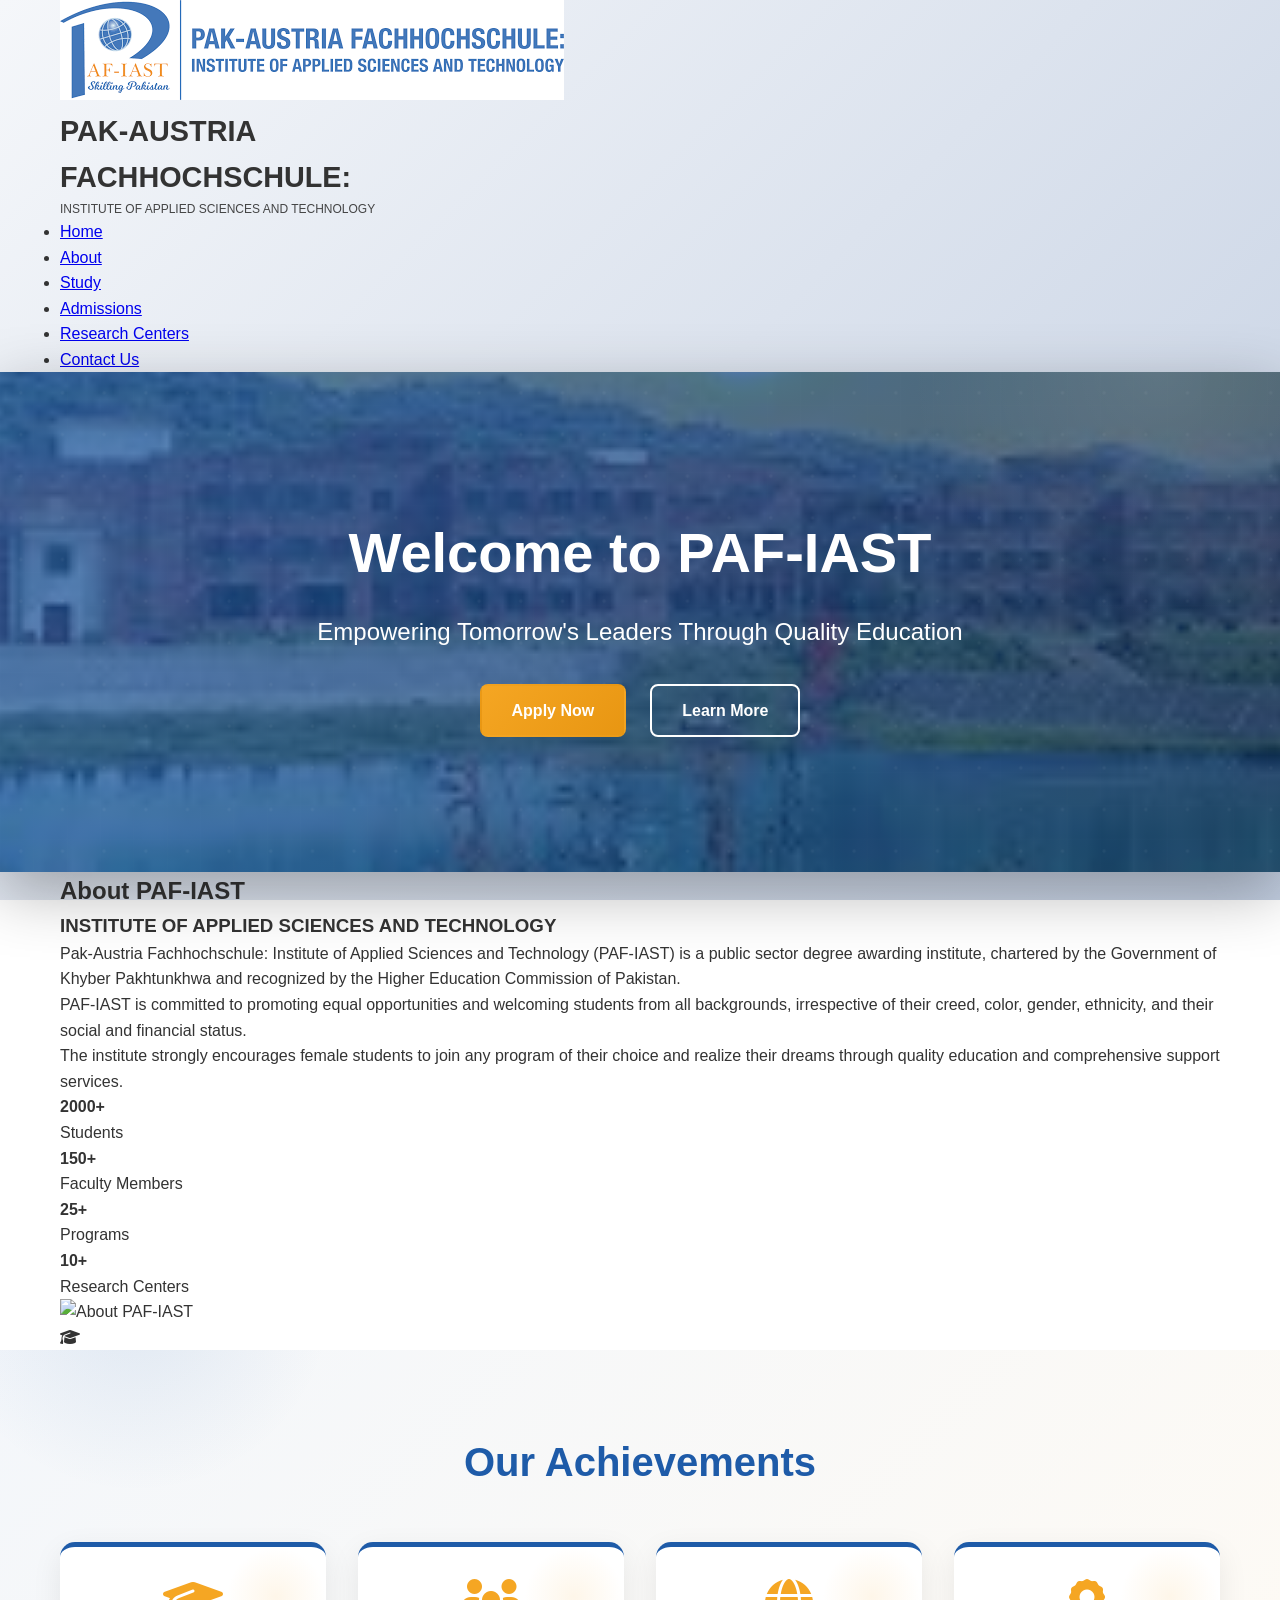
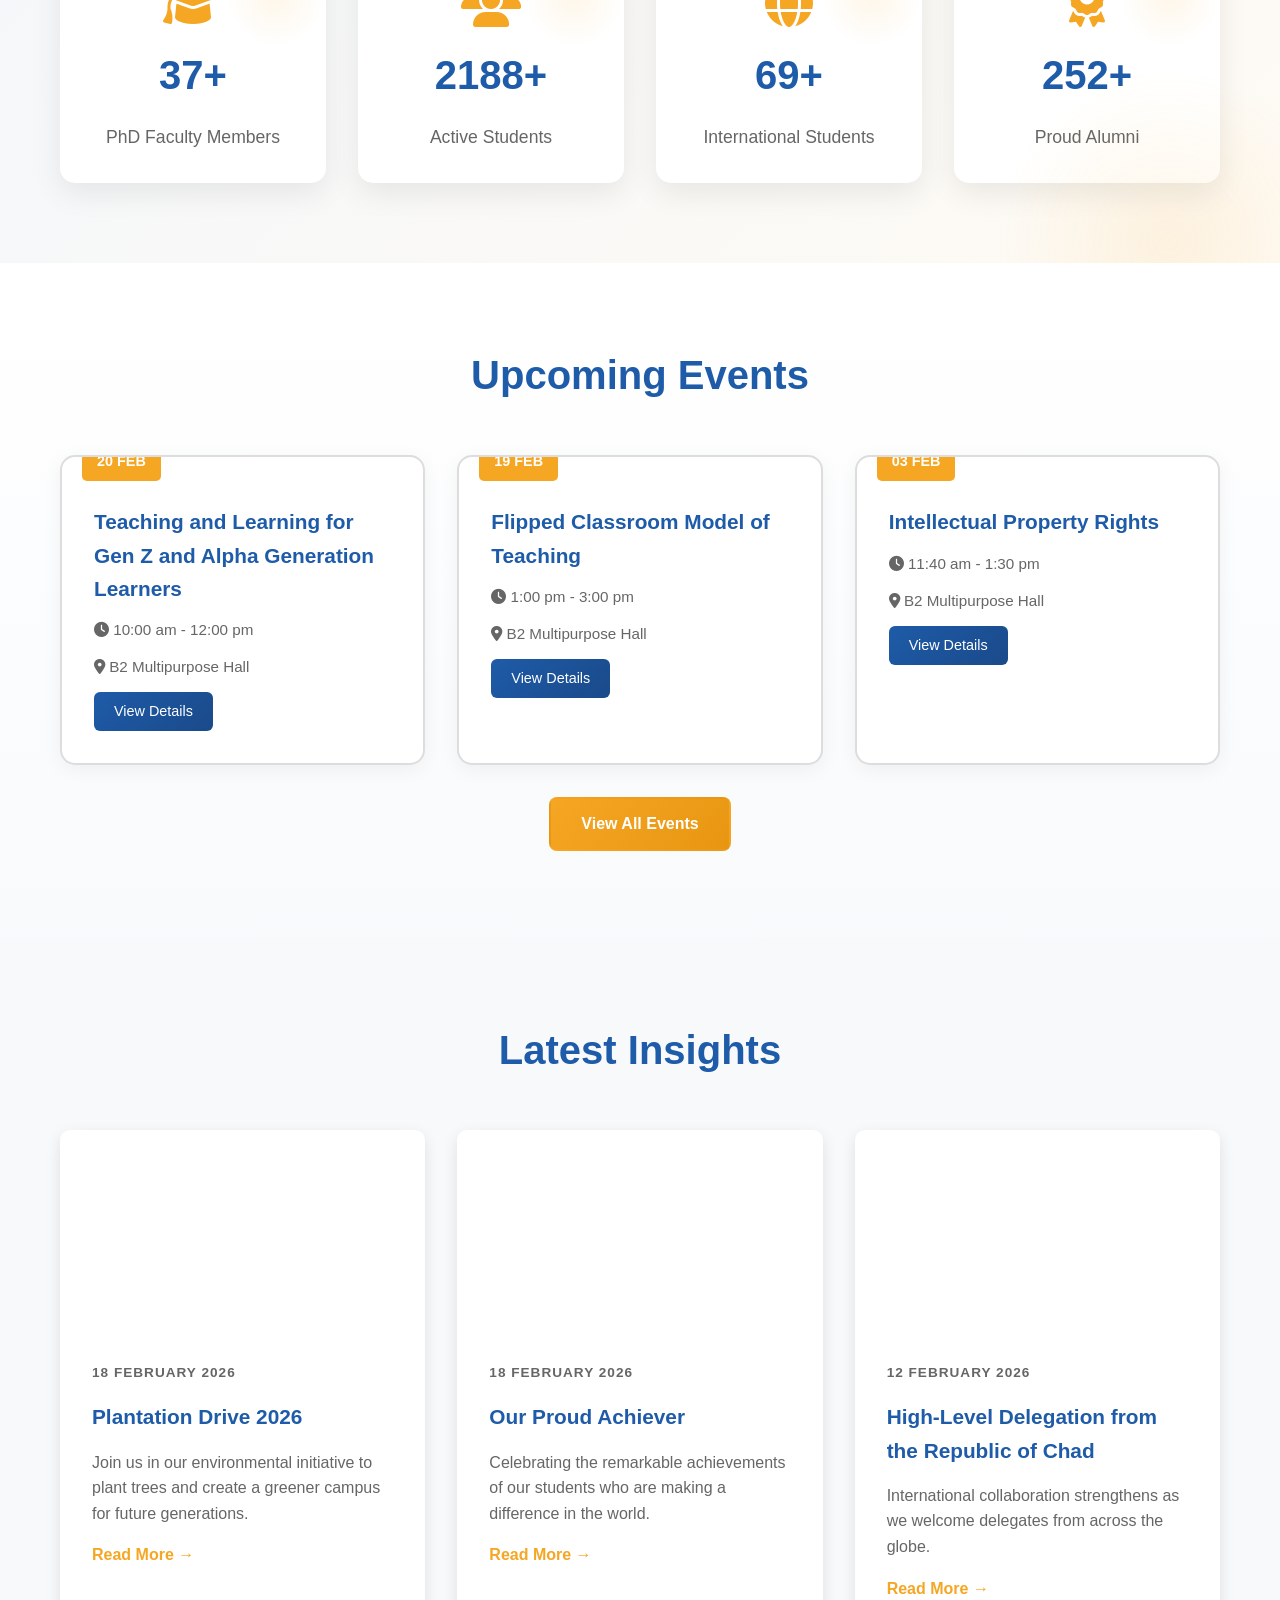
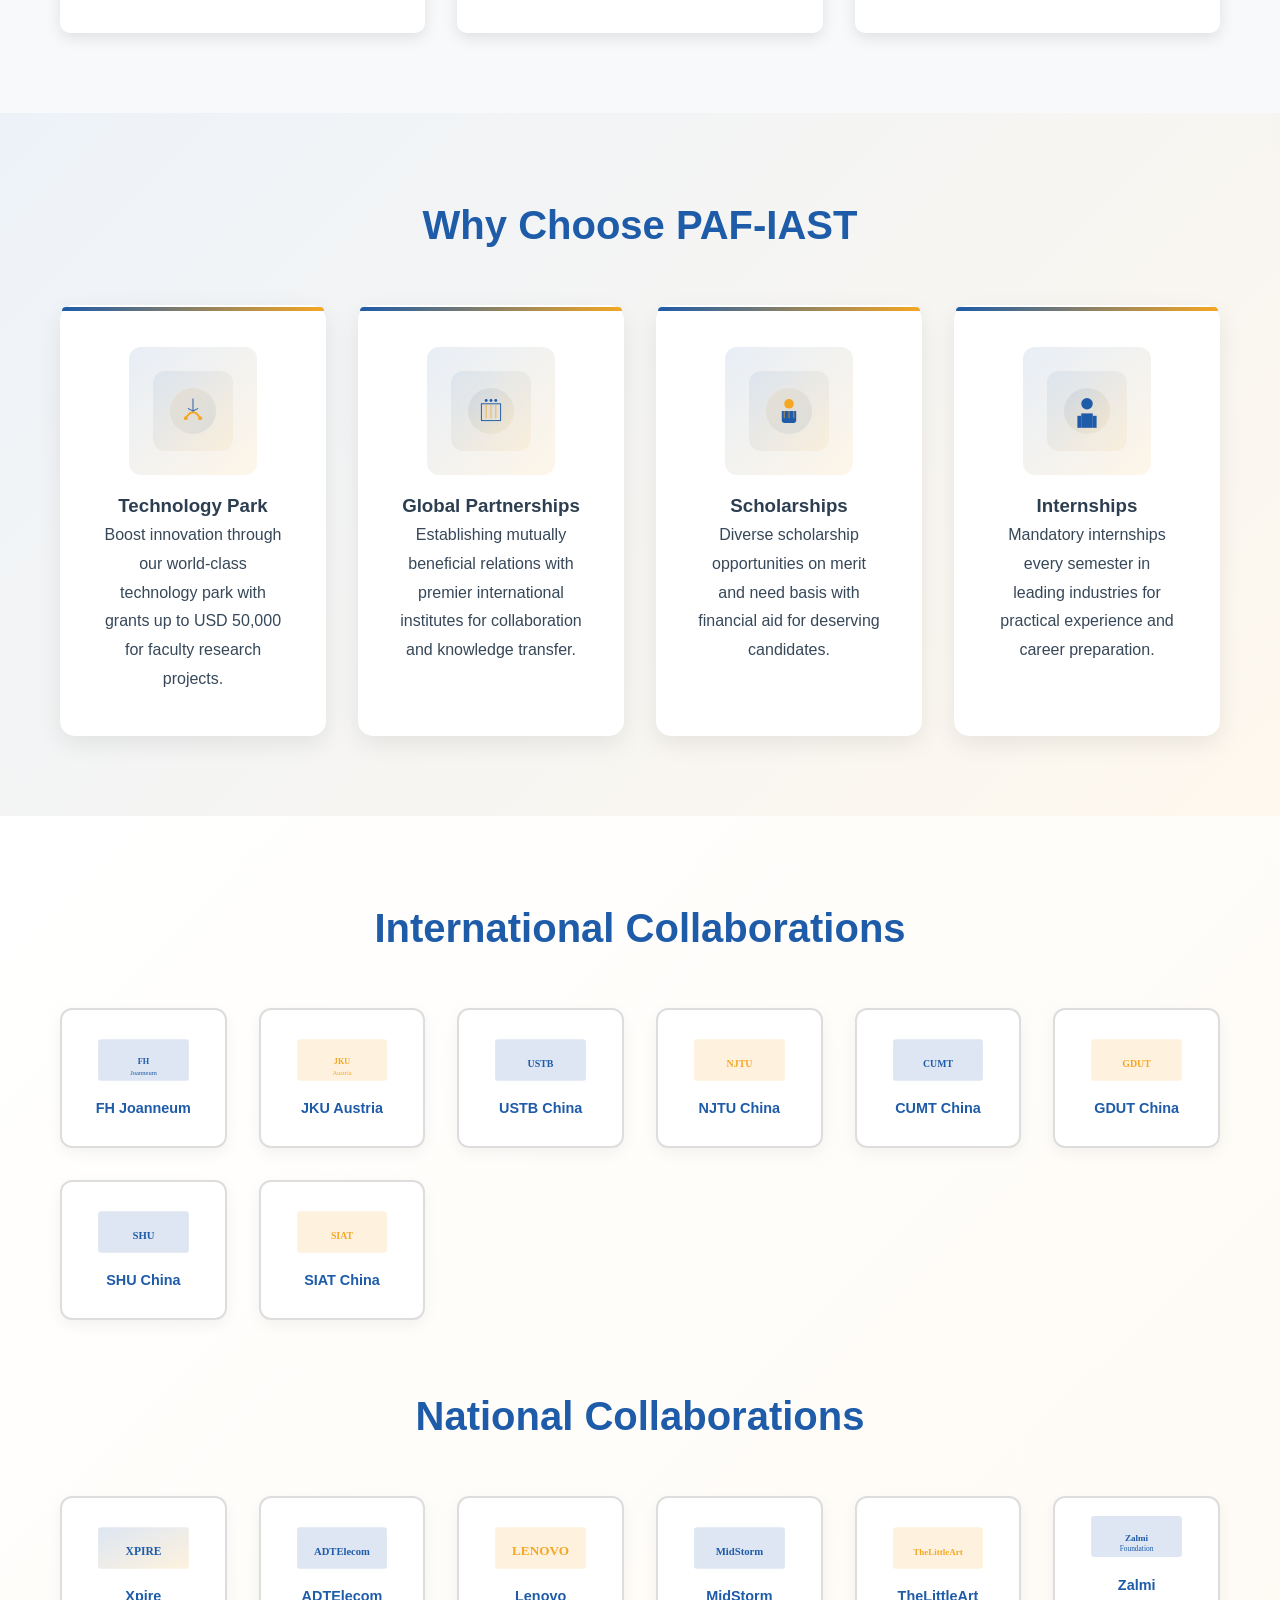
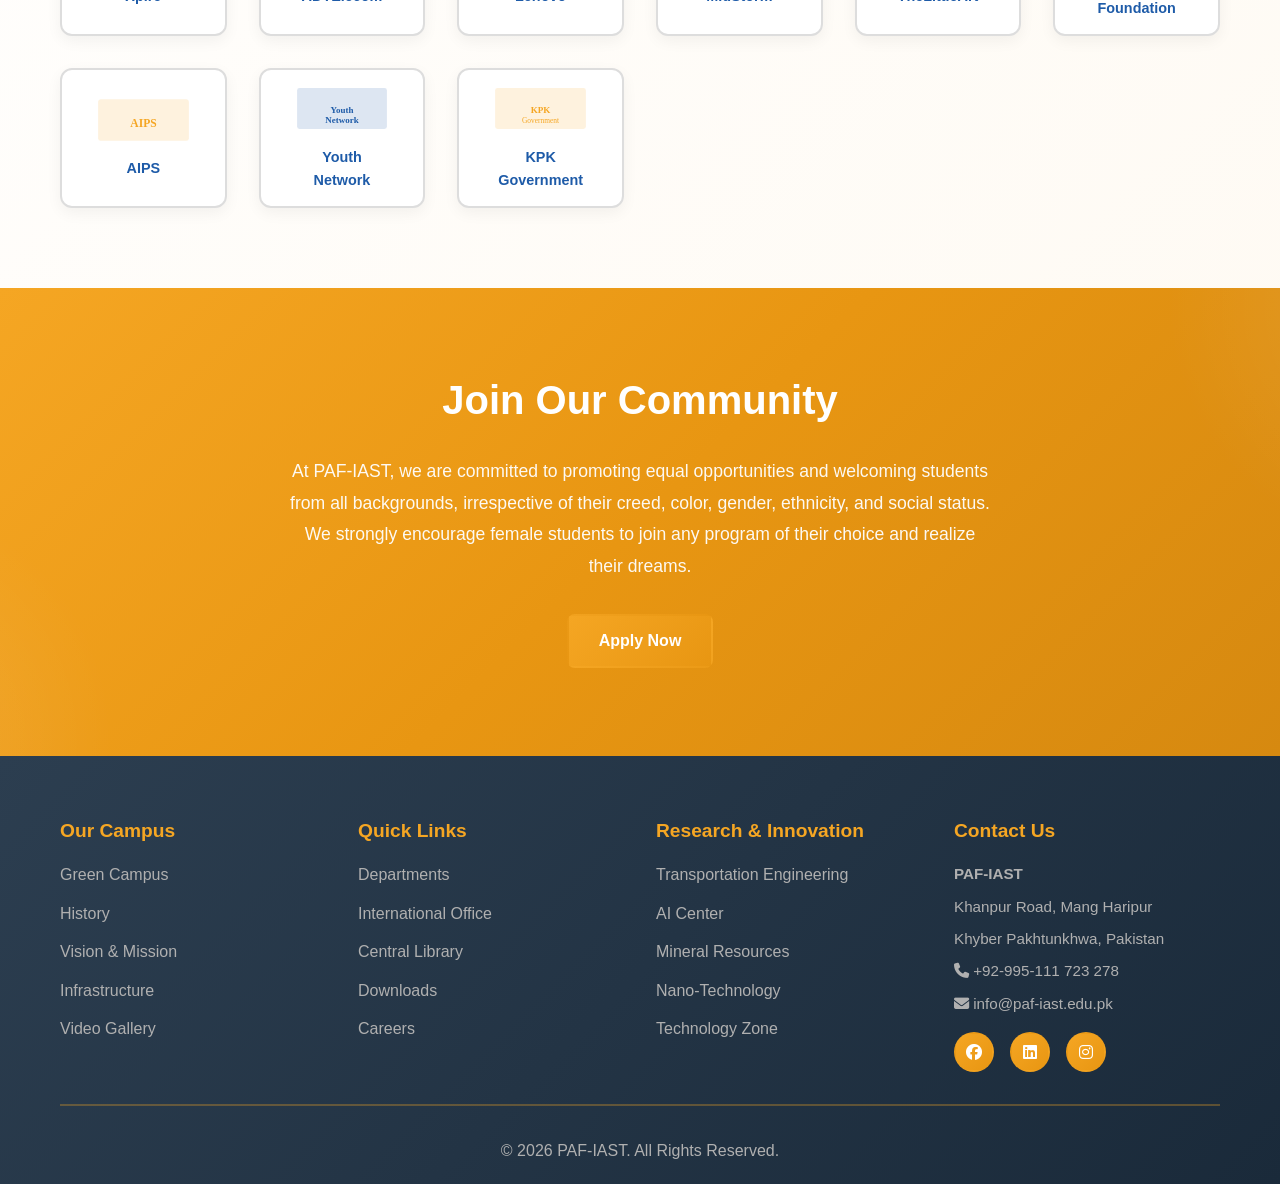
==== commit 3e053371: "Add files via upload" ====
--- a/index.html
+++ b/index.html
@@ -9,27 +9,29 @@
 </head>
 <body>
     <!-- Navigation Bar -->
-    <nav class="navbar">
-        <div class="container">
-            <div class="nav-wrapper">
+ <nav class="main-nav" id="mainNav">
+        <div class="container">
+            <div class="nav-content">
                 <div class="logo">
-                    <h1>PAF-IAST</h1>
-                    <p>Institute of Applied Sciences & Technology</p>
-                </div>
-                <button class="hamburger" id="hamburger">
+                    <img src="images/logo.png" alt="PAF-IAST Logo" id="logoImg">
+                    <div class="logo-text">
+                        <h1>PAK-AUSTRIA<br>FACHHOCHSCHULE:</h1>
+                        <p>INSTITUTE OF APPLIED SCIENCES AND TECHNOLOGY</p>
+                    </div>
+                </div>
+                <ul class="nav-links" id="navLinks">
+                    <li><a href="#home" class="active">Home</a></li>
+                    <li><a href="#about">About</a></li>
+                    <li><a href="#study">Study</a></li>
+                    <li><a href="#admissions">Admissions</a></li>
+                    <li><a href="#research">Research Centers</a></li>
+                    <li><a href="#contact">Contact Us</a></li>
+                </ul>
+                <div class="mobile-toggle" id="mobileToggle">
                     <span></span>
                     <span></span>
                     <span></span>
-                </button>
-                <ul class="nav-menu" id="navMenu">
-                    <li><a href="index.html" class="active">Home</a></li>
-                    <li><a href="pages/about.html">About Us</a></li>
-                    <li><a href="pages/academics.html">Academics</a></li>
-                    <li><a href="pages/admissions.html">Admissions</a></li>
-                    <li><a href="pages/research.html">Research</a></li>
-                    <li><a href="pages/events.html">Events</a></li>
-                    <li><a href="pages/contact.html">Contact</a></li>
-                </ul>
+                </div>
             </div>
         </div>
     </nav>
@@ -47,6 +49,48 @@
         <div class="hero-overlay"></div>
     </section>
 
+   <!-- About Section -->
+    <section id="about" class="about-section">
+        <div class="container">
+            <div class="section-header">
+                <h2>About PAF-IAST</h2>
+                <div class="header-line"></div>
+            </div>
+            <div class="about-content">
+                <div class="about-text">
+                    <h3>INSTITUTE OF APPLIED SCIENCES AND TECHNOLOGY</h3>
+                    <p>Pak-Austria Fachhochschule: Institute of Applied Sciences and Technology (PAF-IAST) is a public sector degree awarding institute, chartered by the Government of Khyber Pakhtunkhwa and recognized by the Higher Education Commission of Pakistan.</p>
+                    <p>PAF-IAST is committed to promoting equal opportunities and welcoming students from all backgrounds, irrespective of their creed, color, gender, ethnicity, and their social and financial status.</p>
+                    <p>The institute strongly encourages female students to join any program of their choice and realize their dreams through quality education and comprehensive support services.</p>
+                    <div class="about-stats">
+                        <div class="stat-item">
+                            <h4>2000+</h4>
+                            <p>Students</p>
+                        </div>
+                        <div class="stat-item">
+                            <h4>150+</h4>
+                            <p>Faculty Members</p>
+                        </div>
+                        <div class="stat-item">
+                            <h4>25+</h4>
+                            <p>Programs</p>
+                        </div>
+                        <div class="stat-item">
+                            <h4>10+</h4>
+                            <p>Research Centers</p>
+                        </div>
+                    </div>
+                </div>
+                <div class="about-image">
+                    <img src="images/logos/about.jpg" alt="About PAF-IAST">
+                    <div class="image-overlay">
+                        <i class="fas fa-graduation-cap"></i>
+                    </div>
+                </div>
+            </div>
+        </div>
+    </section>
+
     <!-- Highlights Section -->
     <section class="highlights">
         <div class="container">
@@ -115,7 +159,7 @@
             <h2>Latest Insights</h2>
             <div class="insights-grid">
                 <div class="insight-card">
-                    <div class="insight-image" style="background: linear-gradient(135deg, #667eea 0%, #764ba2 100%);"></div>
+                    <div class="insight-image" style="background: url('images/greencampus.jpeg') center/cover no-repeat;"></div>
                     <div class="insight-content">
                         <p class="insight-date">18 FEBRUARY 2026</p>
                         <h3>Plantation Drive 2026</h3>
@@ -124,7 +168,7 @@
                     </div>
                 </div>
                 <div class="insight-card">
-                    <div class="insight-image" style="background: linear-gradient(135deg, #f093fb 0%, #f5576c 100%);"></div>
+                    <div class="insight-image" style="background: url('images/campus.jpg') center/cover no-repeat;"></div>
                     <div class="insight-content">
                         <p class="insight-date">18 FEBRUARY 2026</p>
                         <h3>Our Proud Achiever</h3>
@@ -133,7 +177,7 @@
                     </div>
                 </div>
                 <div class="insight-card">
-                    <div class="insight-image" style="background: linear-gradient(135deg, #4facfe 0%, #00f2fe 100%);"></div>
+                    <div class="insight-image" style="background:url('images/campus2.jpg') center/cover no-repeat;"></div>
                     <div class="insight-content">
                         <p class="insight-date">12 FEBRUARY 2026</p>
                         <h3>High-Level Delegation from the Republic of Chad</h3>
@@ -258,34 +302,8 @@
                     <img src="images/logos/kpk-gov.svg" alt="KPK Government">
                     <p>KPK Government</p>
                 </div>
-                <div class="logo-item">
-                    <img src="images/logos/international-center.svg" alt="International Center">
-                    <p>International Center</p>
-                </div>
-                <div class="logo-item">
-                    <img src="images/logos/china-pak.svg" alt="China-Pak">
-                    <p>China-Pak</p>
-                </div>
-                <div class="logo-item">
-                    <img src="images/logos/national-radio.svg" alt="National Radio">
-                    <p>National Radio</p>
-                </div>
-                <div class="logo-item">
-                    <img src="images/logos/nescom.svg" alt="NESCOM">
-                    <p>NESCOM</p>
-                </div>
-                <div class="logo-item">
-                    <img src="images/logos/fpcci.svg" alt="FPCCI">
-                    <p>FPCCI</p>
-                </div>
-                <div class="logo-item">
-                    <img src="images/logos/akhuwat.svg" alt="Akhuwat">
-                    <p>Akhuwat</p>
-                </div>
-                <div class="logo-item">
-                    <img src="images/logos/haripur-chamber.svg" alt="Haripur Chamber">
-                    <p>Haripur Chamber</p>
-                </div>
+
+
             </div>
         </div>
     </section>
